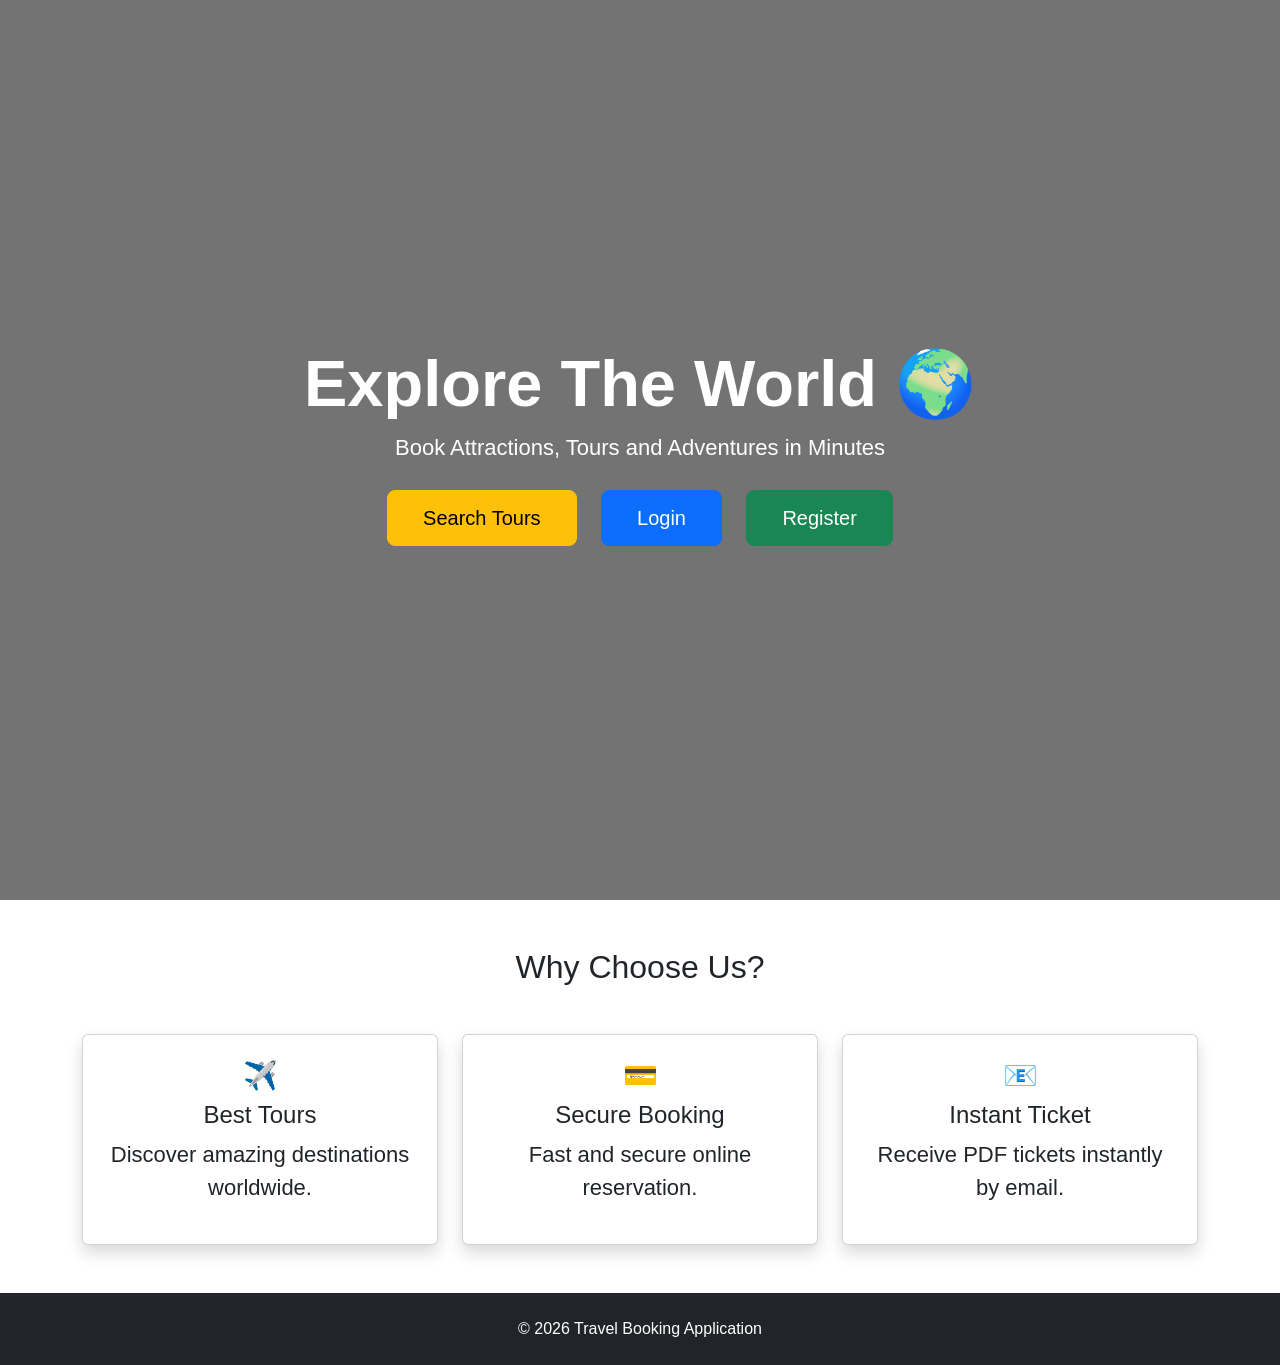
==== travel-web/src/main/resources/templates/index.html @ 314f09d4 "thymeleaf added" ====
<!DOCTYPE html>
<html xmlns:th="http://www.thymeleaf.org">
<head>

    <title>Travel Booking</title>

    <meta charset="UTF-8">
    <meta name="viewport" content="width=device-width, initial-scale=1">

    <link href="https://cdn.jsdelivr.net/npm/bootstrap@5.3.7/dist/css/bootstrap.min.css" rel="stylesheet">

    <style>

        body{
            font-family: Arial, sans-serif;
        }

        .hero{

            height:100vh;

            background:url("https://images.unsplash.com/photo-1507525428034-b723cf961d3e?auto=format&fit=crop&w=1600&q=80");

            background-size:cover;

            background-position:center;

            position:relative;

        }

        .overlay{

            position:absolute;

            top:0;
            left:0;

            width:100%;
            height:100%;

            background:rgba(0,0,0,.55);

        }

        .hero-content{

            position:relative;

            z-index:2;

            color:white;

            height:100%;

            display:flex;

            justify-content:center;

            align-items:center;

            flex-direction:column;

        }

        h1{

            font-size:65px;

            font-weight:bold;

        }

        p{

            font-size:22px;

        }

        .btn-lg{

            padding:12px 35px;

            margin:10px;

        }

        .feature-card{

            transition:.3s;

        }

        .feature-card:hover{

            transform:translateY(-8px);

        }

    </style>

</head>

<body>

<section class="hero">

    <div class="overlay"></div>

    <div class="hero-content text-center">

        <h1>Explore The World 🌍</h1>

        <p>Book Attractions, Tours and Adventures in Minutes</p>

        <div>

            <a href="/search" class="btn btn-warning btn-lg">
                Search Tours
            </a>

            <a href="/login" class="btn btn-primary btn-lg">
                Login
            </a>

            <a href="/register" class="btn btn-success btn-lg">
                Register
            </a>

        </div>

    </div>

</section>

<section class="container py-5">

    <h2 class="text-center mb-5">
        Why Choose Us?
    </h2>

    <div class="row">

        <div class="col-md-4">

            <div class="card feature-card shadow p-4 text-center">

                <h3>✈️</h3>

                <h4>Best Tours</h4>

                <p>
                    Discover amazing destinations worldwide.
                </p>

            </div>

        </div>

        <div class="col-md-4">

            <div class="card feature-card shadow p-4 text-center">

                <h3>💳</h3>

                <h4>Secure Booking</h4>

                <p>
                    Fast and secure online reservation.
                </p>

            </div>

        </div>

        <div class="col-md-4">

            <div class="card feature-card shadow p-4 text-center">

                <h3>📧</h3>

                <h4>Instant Ticket</h4>

                <p>
                    Receive PDF tickets instantly by email.
                </p>

            </div>

        </div>

    </div>

</section>

<footer class="bg-dark text-white text-center p-4">

    © 2026 Travel Booking Application

</footer>

</body>
</html>
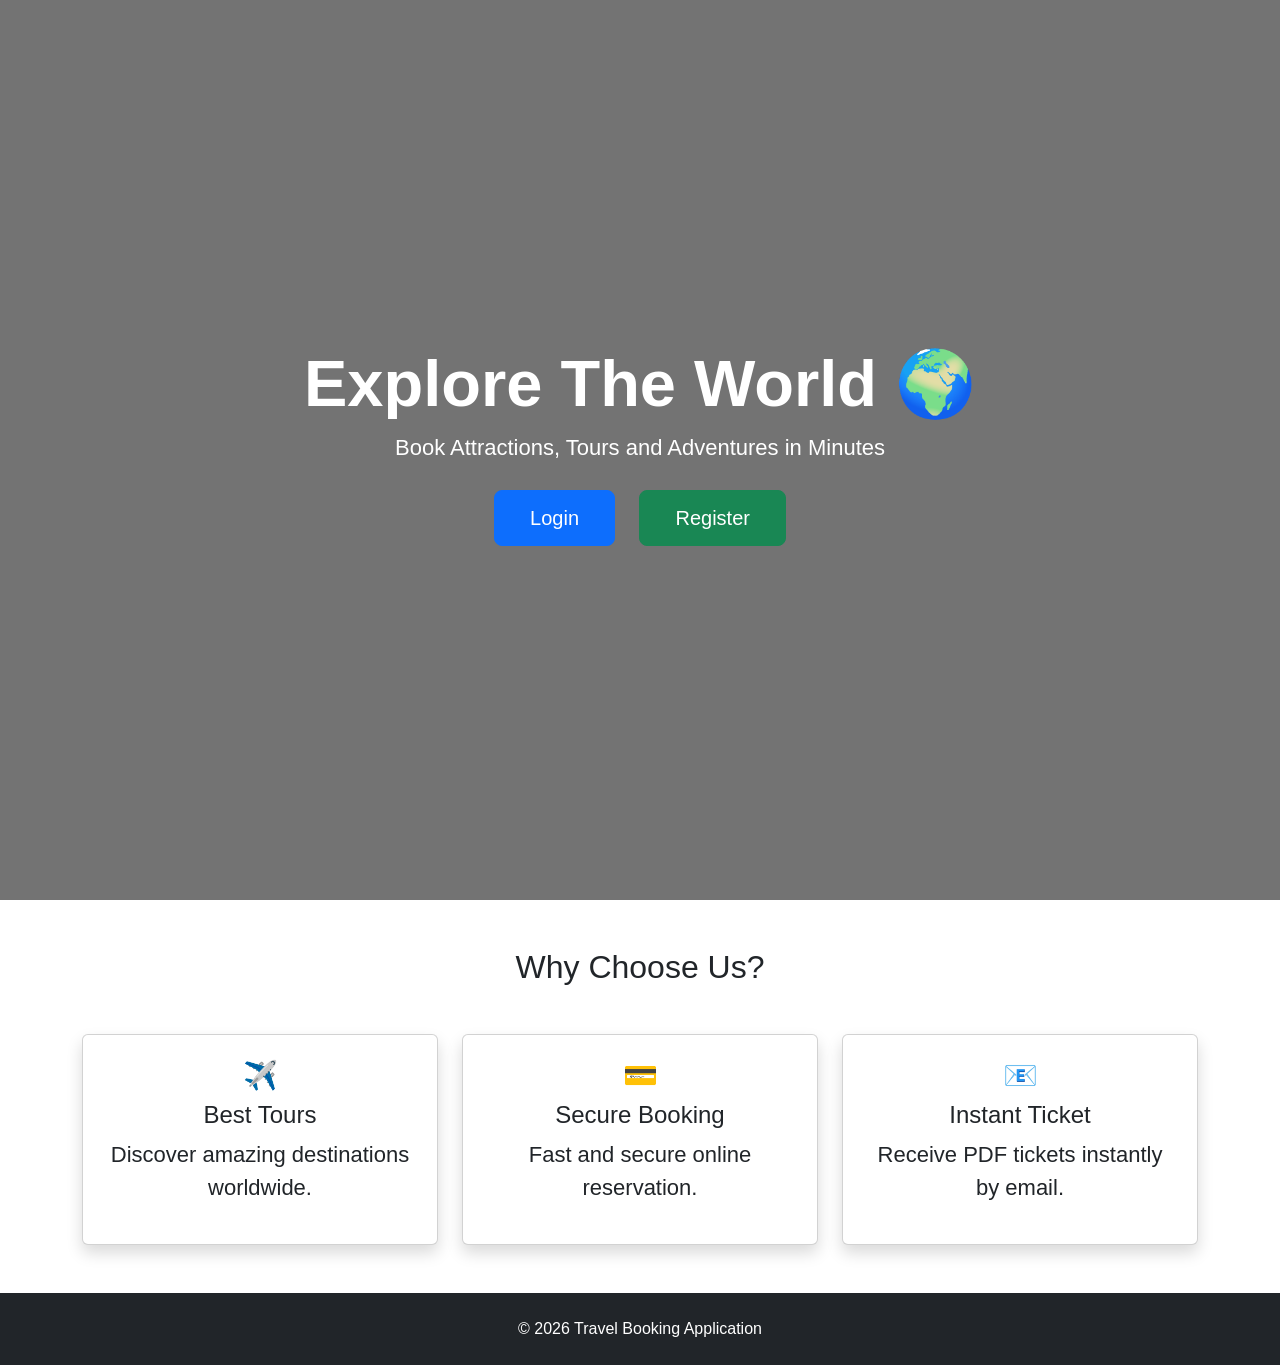
==== commit 4f174210: "deployed travel-web" ====
--- a/travel-web/src/main/resources/templates/index.html
+++ b/travel-web/src/main/resources/templates/index.html
@@ -115,10 +115,6 @@
 
         <div>
 
-            <a href="/search" class="btn btn-warning btn-lg">
-                Search Tours
-            </a>
-
             <a href="/login" class="btn btn-primary btn-lg">
                 Login
             </a>
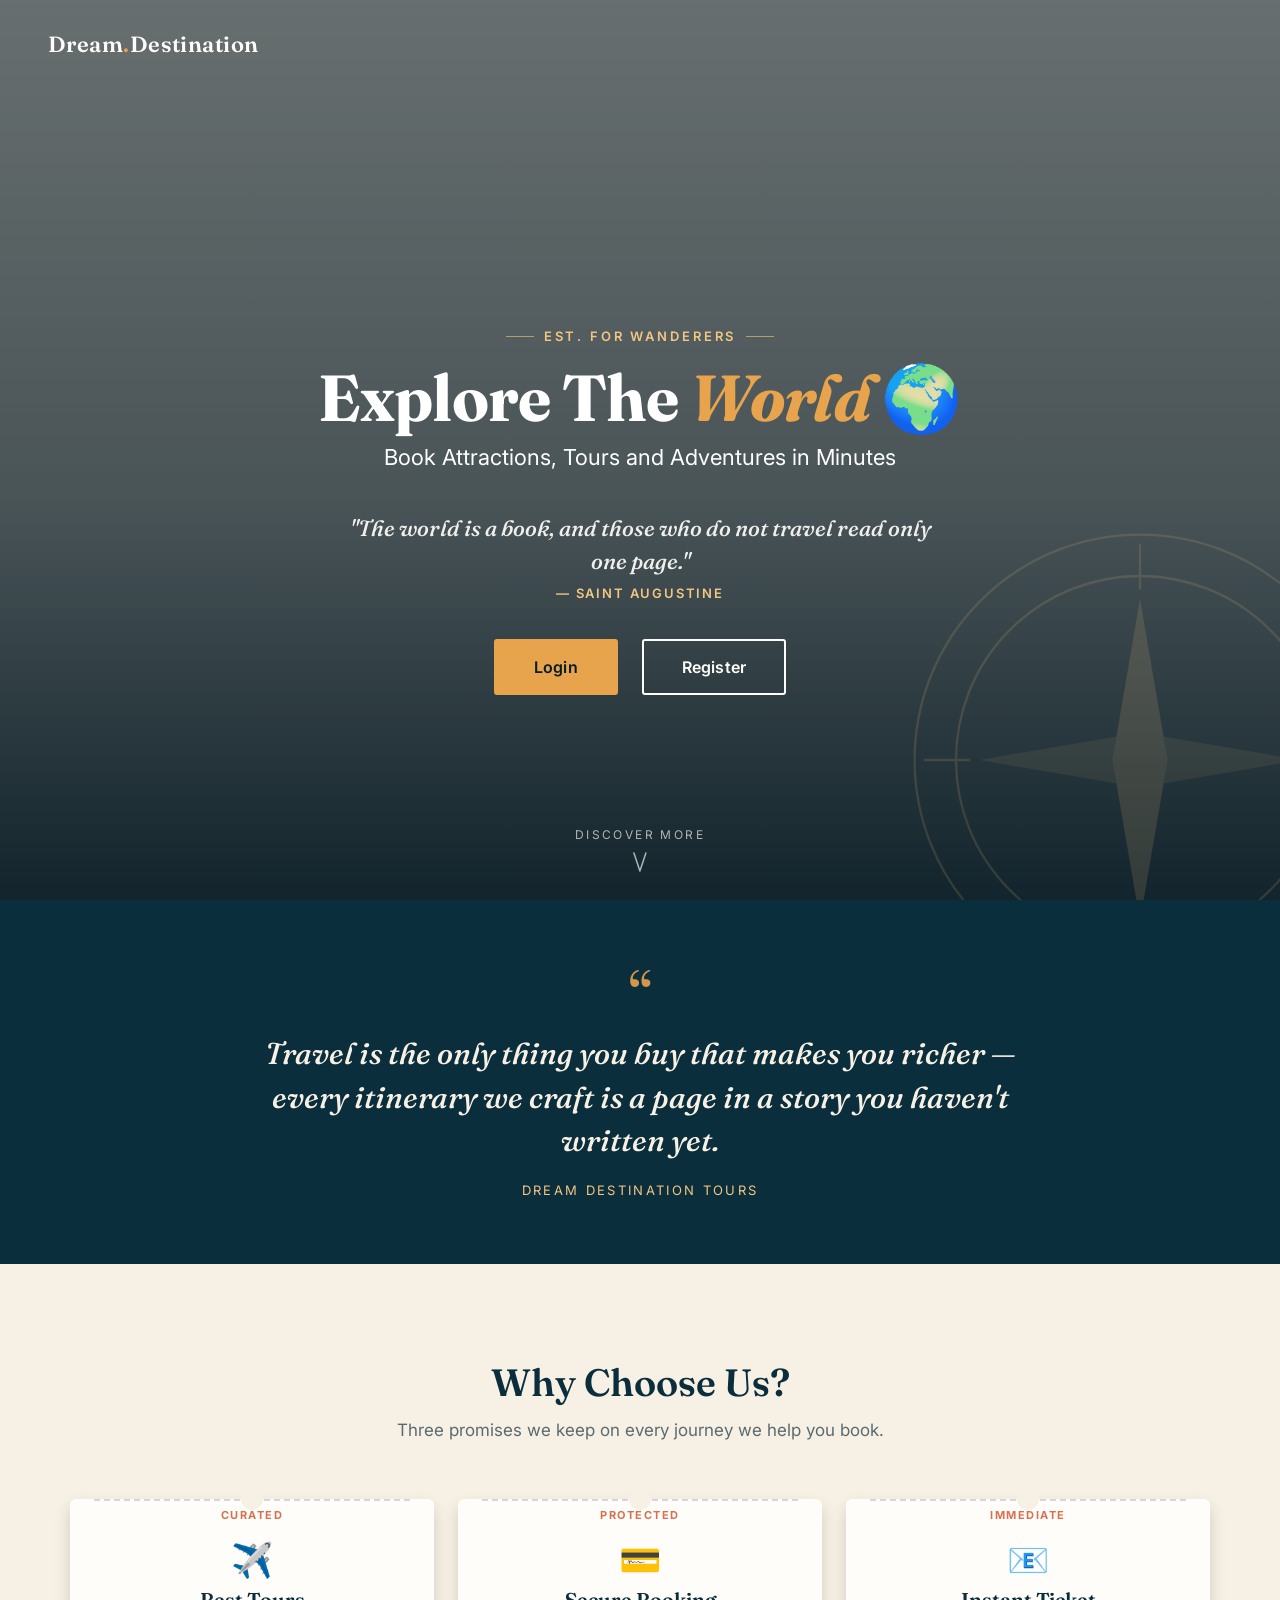
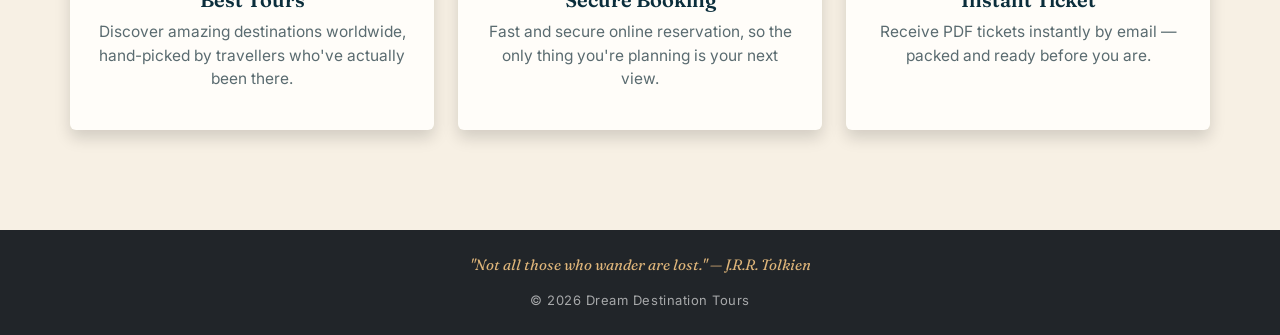
==== commit abcbac12: "booking completed" ====
--- a/travel-web/src/main/resources/templates/index.html
+++ b/travel-web/src/main/resources/templates/index.html
@@ -2,30 +2,58 @@
 <html xmlns:th="http://www.thymeleaf.org">
 <head>
 
-    <title>Travel Booking</title>
+    <title> Dream Destination Tours </title>
 
     <meta charset="UTF-8">
     <meta name="viewport" content="width=device-width, initial-scale=1">
 
     <link href="https://cdn.jsdelivr.net/npm/bootstrap@5.3.7/dist/css/bootstrap.min.css" rel="stylesheet">
 
+    <link rel="preconnect" href="https://fonts.googleapis.com">
+    <link rel="preconnect" href="https://fonts.gstatic.com" crossorigin>
+    <link href="https://fonts.googleapis.com/css2?family=Fraunces:ital,opsz,wght@0,9..144,300;0,9..144,500;0,9..144,600;0,9..144,700;1,9..144,500&family=Inter:wght@400;500;600;700&display=swap" rel="stylesheet">
+
     <style>
 
+        :root{
+            --dusk-teal:#0B2E3C;
+            --dusk-teal-deep:#071E28;
+            --sunrise-gold:#E8A34D;
+            --sunrise-gold-soft:#F3C583;
+            --sand:#F7F0E4;
+            --ink:#12242B;
+            --coral:#D9704F;
+            --paper:#FFFDF9;
+        }
+
         body{
-            font-family: Arial, sans-serif;
-        }
+            font-family:'Inter', Arial, sans-serif;
+            color:var(--ink);
+            background:var(--sand);
+        }
+
+        h1,h2,h3,h4,.brand-mark{
+            font-family:'Fraunces', Georgia, serif;
+        }
+
+        /* ---------- HERO ---------- */
 
         .hero{
 
             height:100vh;
-
-            background:url("https://images.unsplash.com/photo-1507525428034-b723cf961d3e?auto=format&fit=crop&w=1600&q=80");
+            min-height:640px;
+
+            background:
+                    linear-gradient(180deg, rgba(7,30,40,.35) 0%, rgba(7,30,40,.55) 55%, rgba(7,30,40,.92) 100%),
+                    url("https://images.unsplash.com/photo-1507525428034-b723cf961d3e?auto=format&fit=crop&w=1600&q=80");
 
             background-size:cover;
 
             background-position:center;
 
             position:relative;
+
+            overflow:hidden;
 
         }
 
@@ -39,8 +67,62 @@
             width:100%;
             height:100%;
 
-            background:rgba(0,0,0,.55);
-
+            background:rgba(7,20,28,.38);
+
+        }
+
+        /* wayfinding compass watermark — signature element */
+        .compass-mark{
+            position:absolute;
+            z-index:1;
+            right:-90px;
+            bottom:-90px;
+            width:460px;
+            height:460px;
+            opacity:.14;
+            pointer-events:none;
+        }
+
+        .brand-bar{
+            position:relative;
+            z-index:3;
+            display:flex;
+            align-items:center;
+            justify-content:space-between;
+            padding:28px 48px 0;
+        }
+
+        .brand-mark{
+            color:var(--paper);
+            font-size:22px;
+            font-weight:600;
+            letter-spacing:.02em;
+        }
+
+        .brand-mark span{
+            color:var(--sunrise-gold);
+        }
+
+        .eyebrow{
+            display:inline-flex;
+            align-items:center;
+            gap:10px;
+            color:var(--sunrise-gold-soft);
+            font-size:13px;
+            letter-spacing:.22em;
+            text-transform:uppercase;
+            font-weight:600;
+            margin-bottom:18px;
+        }
+
+        .eyebrow::before,
+        .eyebrow::after{
+            content:"";
+            display:block;
+            width:28px;
+            height:1px;
+            background:var(--sunrise-gold-soft);
+            opacity:.6;
         }
 
         .hero-content{
@@ -61,14 +143,50 @@
 
             flex-direction:column;
 
+            padding:0 24px;
+
+            text-align:center;
+
         }
 
         h1{
 
             font-size:65px;
 
-            font-weight:bold;
-
+            font-weight:700;
+
+            line-height:1.05;
+
+            max-width:900px;
+
+            letter-spacing:-.01em;
+
+        }
+
+        h1 em{
+            font-style:italic;
+            color:var(--sunrise-gold);
+        }
+
+        .hero-quote{
+            font-family:'Fraunces', Georgia, serif;
+            font-style:italic;
+            font-size:22px;
+            font-weight:500;
+            max-width:620px;
+            color:var(--paper);
+            opacity:.92;
+            margin:22px 0 6px;
+            line-height:1.5;
+        }
+
+        .hero-quote-attr{
+            font-size:13px;
+            letter-spacing:.14em;
+            text-transform:uppercase;
+            color:var(--sunrise-gold-soft);
+            font-weight:600;
+            margin-bottom:8px;
         }
 
         p{
@@ -77,24 +195,256 @@
 
         }
 
-        .btn-lg{
-
-            padding:12px 35px;
-
-            margin:10px;
-
+        .hero .btn-lg{
+
+            padding:14px 38px;
+
+            margin:28px 10px 0;
+
+            font-weight:600;
+
+            font-size:16px;
+
+            border-radius:3px;
+
+            letter-spacing:.01em;
+
+            border-width:2px;
+
+            transition:.25s ease;
+
+        }
+
+        .btn-primary{
+            background:var(--sunrise-gold);
+            border-color:var(--sunrise-gold);
+            color:var(--dusk-teal-deep);
+        }
+
+        .btn-primary:hover,
+        .btn-primary:focus{
+            background:var(--coral);
+            border-color:var(--coral);
+            color:var(--paper);
+        }
+
+        .btn-success{
+            background:transparent;
+            border-color:var(--paper);
+            color:var(--paper);
+        }
+
+        .btn-success:hover,
+        .btn-success:focus{
+            background:var(--paper);
+            border-color:var(--paper);
+            color:var(--dusk-teal-deep);
+        }
+
+        .btn:focus-visible{
+            outline:3px solid var(--sunrise-gold-soft);
+            outline-offset:2px;
+        }
+
+        .scroll-cue{
+            position:absolute;
+            bottom:28px;
+            left:50%;
+            transform:translateX(-50%);
+            z-index:2;
+            color:var(--paper);
+            opacity:.65;
+            font-size:12px;
+            letter-spacing:.2em;
+            text-transform:uppercase;
+            display:flex;
+            flex-direction:column;
+            align-items:center;
+            gap:8px;
+        }
+
+        .scroll-cue svg{
+            width:14px;
+            height:20px;
+            animation:driftDown 1.8s ease-in-out infinite;
+        }
+
+        @keyframes driftDown{
+            0%,100%{ transform:translateY(0); opacity:.5; }
+            50%{ transform:translateY(6px); opacity:1; }
+        }
+
+        /* ---------- QUOTE BAND ---------- */
+
+        .quote-band{
+            background:var(--dusk-teal);
+            color:var(--sand);
+            padding:64px 24px;
+            text-align:center;
+            position:relative;
+        }
+
+        .quote-band blockquote{
+            font-family:'Fraunces', Georgia, serif;
+            font-style:italic;
+            font-size:30px;
+            font-weight:500;
+            max-width:760px;
+            margin:0 auto;
+            line-height:1.45;
+        }
+
+        .quote-band .quote-mark{
+            font-family:'Fraunces', Georgia, serif;
+            font-size:64px;
+            color:var(--sunrise-gold);
+            line-height:1;
+            display:block;
+            margin-bottom:4px;
+            opacity:.9;
+        }
+
+        .quote-band cite{
+            display:block;
+            margin-top:18px;
+            font-style:normal;
+            font-size:13px;
+            letter-spacing:.18em;
+            text-transform:uppercase;
+            color:var(--sunrise-gold-soft);
+        }
+
+        /* ---------- FEATURES (ticket-stub cards) ---------- */
+
+        .features-section{
+            padding:96px 0 100px;
+        }
+
+        .section-heading{
+            text-align:center;
+            margin-bottom:12px;
+            font-size:38px;
+            font-weight:600;
+            color:var(--dusk-teal);
+        }
+
+        .section-subheading{
+            text-align:center;
+            max-width:560px;
+            margin:0 auto 56px;
+            color:#5A6B70;
+            font-size:17px;
         }
 
         .feature-card{
 
             transition:.3s;
 
+            background:var(--paper);
+
+            border:none;
+
+            border-radius:6px;
+
+            position:relative;
+
+            padding-top:8px !important;
+
+            box-shadow:0 1px 3px rgba(11,46,60,.08);
+
+        }
+
+        /* torn ticket-stub perforation */
+        .feature-card::before{
+            content:"";
+            position:absolute;
+            top:0;
+            left:24px;
+            right:24px;
+            height:0;
+            border-top:2px dashed rgba(11,46,60,.18);
+        }
+
+        .feature-card::after{
+            content:"";
+            position:absolute;
+            top:-11px;
+            left:50%;
+            transform:translateX(-50%);
+            width:22px;
+            height:22px;
+            background:var(--sand);
+            border-radius:50%;
         }
 
         .feature-card:hover{
 
             transform:translateY(-8px);
 
+            box-shadow:0 18px 32px rgba(11,46,60,.14);
+
+        }
+
+        .feature-card h3{
+            font-size:34px;
+            margin-top:6px;
+        }
+
+        .feature-card h4{
+            font-weight:600;
+            color:var(--dusk-teal);
+            font-size:20px;
+        }
+
+        .feature-card p{
+            font-size:15.5px;
+            color:#5A6B70;
+        }
+
+        .feature-tag{
+            display:inline-block;
+            font-size:11px;
+            letter-spacing:.14em;
+            text-transform:uppercase;
+            font-weight:700;
+            color:var(--coral);
+            margin-bottom:10px;
+        }
+
+        /* ---------- FOOTER ---------- */
+
+        footer{
+            background:var(--dusk-teal-deep) !important;
+            padding:36px 24px !important;
+        }
+
+        footer .footer-tag{
+            display:block;
+            font-family:'Fraunces', Georgia, serif;
+            font-style:italic;
+            color:var(--sunrise-gold-soft);
+            font-size:15px;
+            margin-bottom:10px;
+            opacity:.9;
+        }
+
+        footer .footer-copy{
+            font-size:13px;
+            opacity:.6;
+            letter-spacing:.04em;
+        }
+
+        @media (max-width:768px){
+            h1{ font-size:40px; }
+            .hero-quote{ font-size:18px; }
+            .quote-band blockquote{ font-size:22px; }
+            .brand-bar{ padding:22px 20px 0; }
+            .compass-mark{ width:280px; height:280px; right:-60px; bottom:-60px; }
+        }
+
+        @media (prefers-reduced-motion:reduce){
+            .scroll-cue svg{ animation:none; }
+            .feature-card, .hero .btn-lg{ transition:none; }
         }
 
     </style>
@@ -107,11 +457,34 @@
 
     <div class="overlay"></div>
 
+    <svg class="compass-mark" viewBox="0 0 200 200" xmlns="http://www.w3.org/2000/svg" aria-hidden="true">
+        <circle cx="100" cy="100" r="98" fill="none" stroke="#F3C583" stroke-width="1"/>
+        <circle cx="100" cy="100" r="80" fill="none" stroke="#F3C583" stroke-width="1"/>
+        <g stroke="#F3C583" stroke-width="1">
+            <line x1="100" y1="6" x2="100" y2="26"/>
+            <line x1="100" y1="174" x2="100" y2="194"/>
+            <line x1="6" y1="100" x2="26" y2="100"/>
+            <line x1="174" y1="100" x2="194" y2="100"/>
+        </g>
+        <path d="M100 30 L112 100 L100 170 L88 100 Z" fill="#F3C583"/>
+        <path d="M30 100 L100 88 L170 100 L100 112 Z" fill="#F3C583" opacity=".55"/>
+        <circle cx="100" cy="100" r="5" fill="#F3C583"/>
+    </svg>
+
+    <div class="brand-bar">
+        <div class="brand-mark">Dream<span>.</span>Destination</div>
+    </div>
+
     <div class="hero-content text-center">
 
-        <h1>Explore The World 🌍</h1>
+        <span class="eyebrow">Est. for wanderers</span>
+
+        <h1>Explore The <em>World</em> 🌍</h1>
 
         <p>Book Attractions, Tours and Adventures in Minutes</p>
+
+        <p class="hero-quote">"The world is a book, and those who do not travel read only one page."</p>
+        <span class="hero-quote-attr">— Saint Augustine</span>
 
         <div>
 
@@ -127,26 +500,42 @@
 
     </div>
 
+    <div class="scroll-cue">
+        <span>Discover more</span>
+        <svg viewBox="0 0 14 20" fill="none" xmlns="http://www.w3.org/2000/svg" aria-hidden="true">
+            <path d="M1 1L7 19L13 1" stroke="currentColor" stroke-width="1.5" stroke-linecap="round" stroke-linejoin="round"/>
+        </svg>
+    </div>
+
 </section>
 
-<section class="container py-5">
-
-    <h2 class="text-center mb-5">
+<div class="quote-band">
+    <span class="quote-mark">&ldquo;</span>
+    <blockquote>Travel is the only thing you buy that makes you richer — every itinerary we craft is a page in a story you haven't written yet.</blockquote>
+    <cite>Dream Destination Tours</cite>
+</div>
+
+<section class="container features-section">
+
+    <h2 class="section-heading">
         Why Choose Us?
     </h2>
-
-    <div class="row">
+    <p class="section-subheading">Three promises we keep on every journey we help you book.</p>
+
+    <div class="row g-4">
 
         <div class="col-md-4">
 
-            <div class="card feature-card shadow p-4 text-center">
+            <div class="card feature-card shadow p-4 text-center h-100">
+
+                <span class="feature-tag">Curated</span>
 
                 <h3>✈️</h3>
 
                 <h4>Best Tours</h4>
 
                 <p>
-                    Discover amazing destinations worldwide.
+                    Discover amazing destinations worldwide, hand-picked by travellers who've actually been there.
                 </p>
 
             </div>
@@ -155,14 +544,16 @@
 
         <div class="col-md-4">
 
-            <div class="card feature-card shadow p-4 text-center">
+            <div class="card feature-card shadow p-4 text-center h-100">
+
+                <span class="feature-tag">Protected</span>
 
                 <h3>💳</h3>
 
                 <h4>Secure Booking</h4>
 
                 <p>
-                    Fast and secure online reservation.
+                    Fast and secure online reservation, so the only thing you're planning is your next view.
                 </p>
 
             </div>
@@ -171,14 +562,16 @@
 
         <div class="col-md-4">
 
-            <div class="card feature-card shadow p-4 text-center">
+            <div class="card feature-card shadow p-4 text-center h-100">
+
+                <span class="feature-tag">Immediate</span>
 
                 <h3>📧</h3>
 
                 <h4>Instant Ticket</h4>
 
                 <p>
-                    Receive PDF tickets instantly by email.
+                    Receive PDF tickets instantly by email — packed and ready before you are.
                 </p>
 
             </div>
@@ -191,7 +584,9 @@
 
 <footer class="bg-dark text-white text-center p-4">
 
-    © 2026 Travel Booking Application
+    <span class="footer-tag">"Not all those who wander are lost." — J.R.R. Tolkien</span>
+
+    <span class="footer-copy">© 2026 Dream Destination Tours</span>
 
 </footer>
 
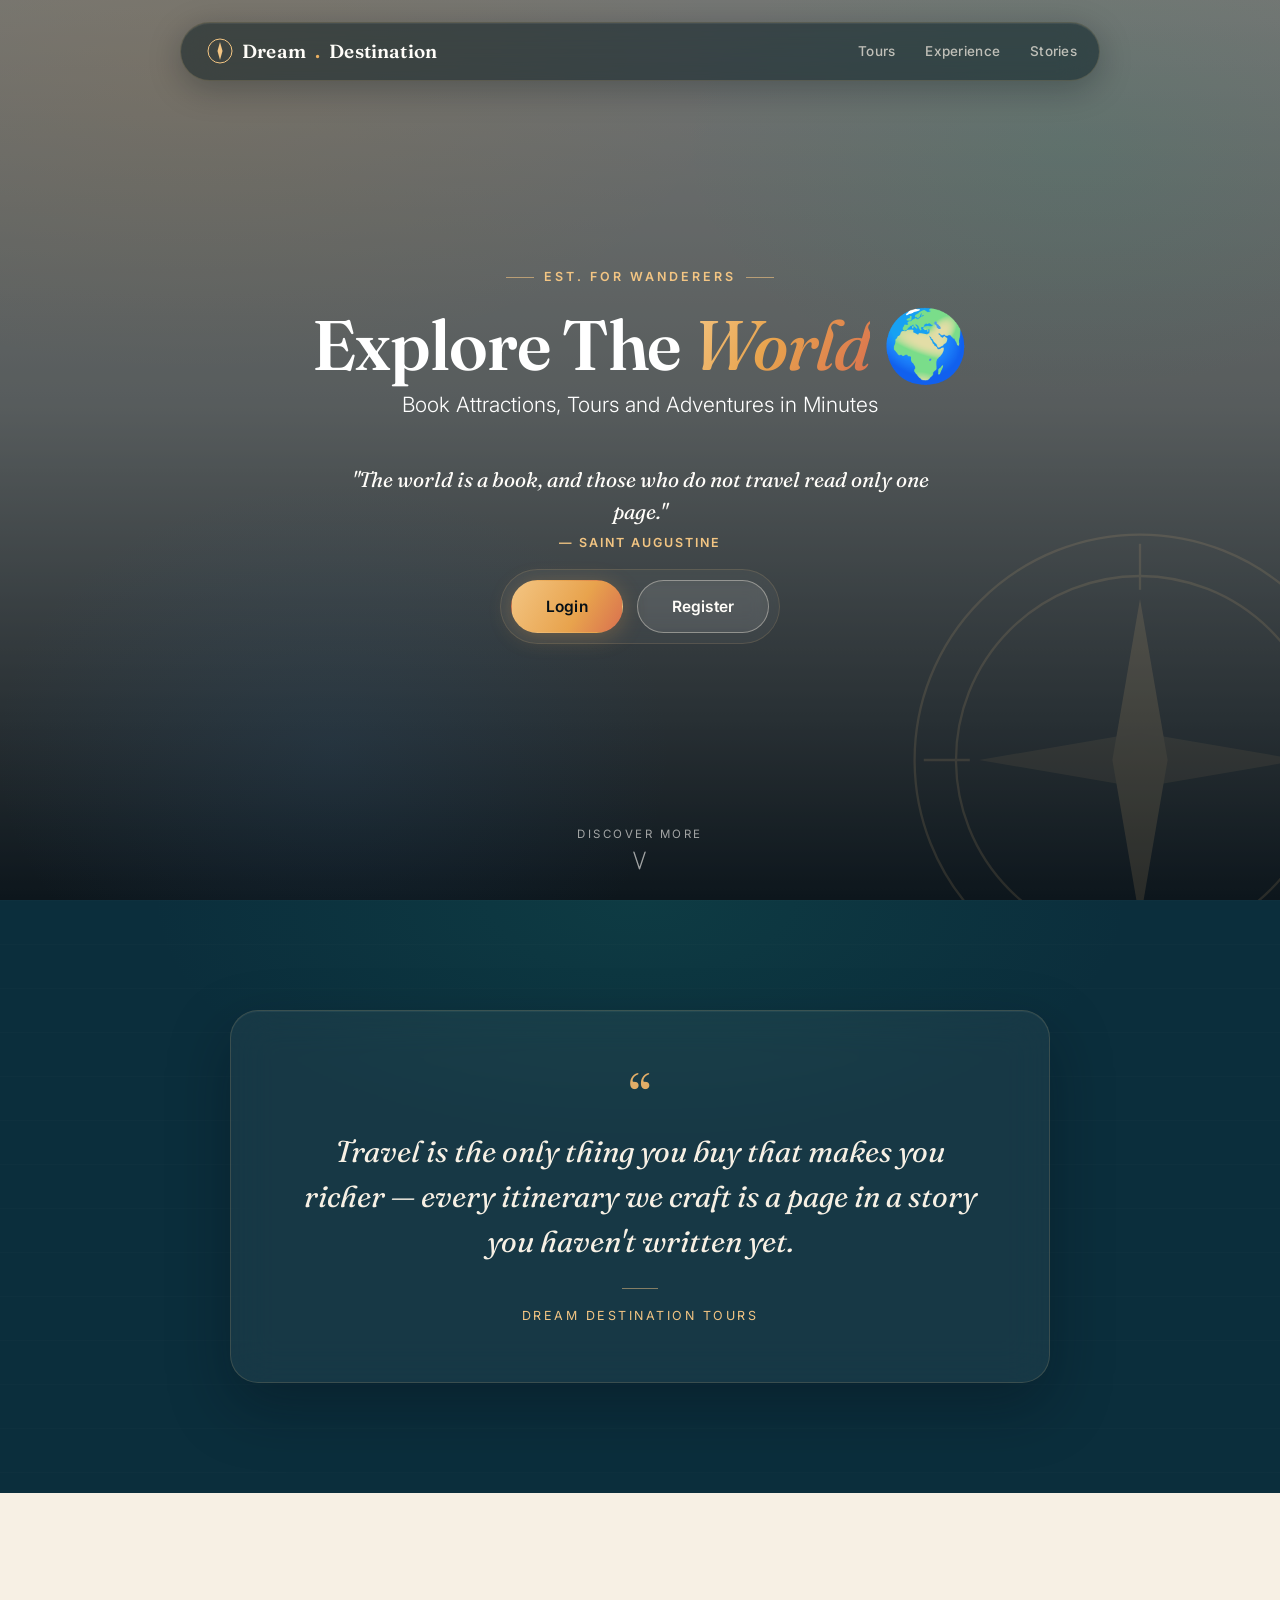
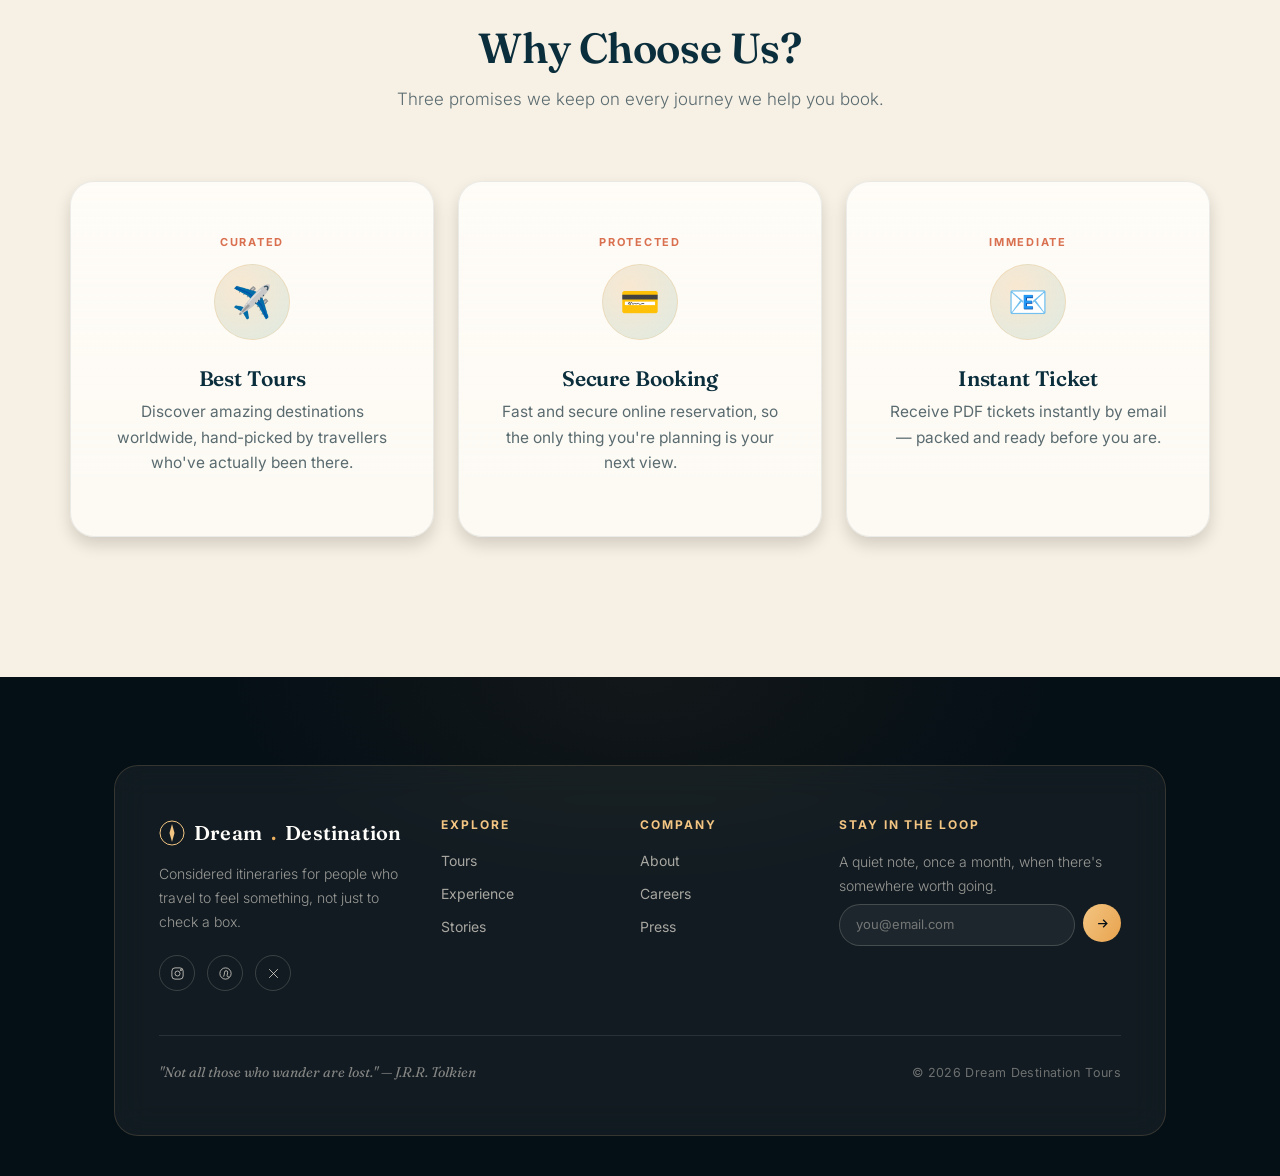
==== commit 011058fd: "ui model changed" ====
--- a/travel-web/src/main/resources/templates/index.html
+++ b/travel-web/src/main/resources/templates/index.html
@@ -11,50 +11,138 @@
 
     <link rel="preconnect" href="https://fonts.googleapis.com">
     <link rel="preconnect" href="https://fonts.gstatic.com" crossorigin>
-    <link href="https://fonts.googleapis.com/css2?family=Fraunces:ital,opsz,wght@0,9..144,300;0,9..144,500;0,9..144,600;0,9..144,700;1,9..144,500&family=Inter:wght@400;500;600;700&display=swap" rel="stylesheet">
+    <link href="https://fonts.googleapis.com/css2?family=Fraunces:ital,opsz,wght@0,9..144,300;0,9..144,400;0,9..144,500;0,9..144,600;0,9..144,700;1,9..144,500&family=Inter:wght@400;500;600;700;800&display=swap" rel="stylesheet">
 
     <style>
 
         :root{
             --dusk-teal:#0B2E3C;
             --dusk-teal-deep:#071E28;
+            --navy-abyss:#050F16;
             --sunrise-gold:#E8A34D;
             --sunrise-gold-soft:#F3C583;
+            --emerald:#1F8A6F;
+            --royal:#2C5F8A;
             --sand:#F7F0E4;
             --ink:#12242B;
             --coral:#D9704F;
             --paper:#FFFDF9;
+            --glass-border:rgba(243,197,131,.16);
+            --glass-fill:rgba(255,253,249,.05);
+        }
+
+        *{
+            box-sizing:border-box;
+        }
+
+        html{
+            scroll-behavior:smooth;
         }
 
         body{
             font-family:'Inter', Arial, sans-serif;
             color:var(--ink);
             background:var(--sand);
+            overflow-x:hidden;
         }
 
         h1,h2,h3,h4,.brand-mark{
             font-family:'Fraunces', Georgia, serif;
         }
 
+        a{
+            text-decoration:none;
+        }
+
+        ::selection{
+            background:var(--sunrise-gold);
+            color:var(--navy-abyss);
+        }
+
+        /* ---------- FLOATING NAVBAR ---------- */
+
+        .voyage-nav{
+            position:fixed;
+            top:22px;
+            left:50%;
+            transform:translateX(-50%);
+            z-index:50;
+            width:min(920px, calc(100% - 40px));
+            display:flex;
+            align-items:center;
+            justify-content:space-between;
+            padding:14px 22px 14px 26px;
+            background:rgba(7,25,34,.52);
+            border:1px solid rgba(243,197,131,.18);
+            border-radius:100px;
+            backdrop-filter:blur(18px) saturate(160%);
+            -webkit-backdrop-filter:blur(18px) saturate(160%);
+            box-shadow:0 8px 32px rgba(5,15,22,.28), inset 0 1px 0 rgba(255,255,255,.06);
+            transition:background .4s ease, box-shadow .4s ease;
+        }
+
+        .voyage-nav .nav-links{
+            display:flex;
+            align-items:center;
+            gap:30px;
+        }
+
+        .voyage-nav .nav-links a{
+            color:rgba(247,240,228,.72);
+            font-size:13.5px;
+            font-weight:500;
+            letter-spacing:.02em;
+            transition:color .25s ease;
+            position:relative;
+        }
+
+        .voyage-nav .nav-links a::after{
+            content:"";
+            position:absolute;
+            left:0;
+            bottom:-4px;
+            width:0;
+            height:1px;
+            background:var(--sunrise-gold);
+            transition:width .3s ease;
+        }
+
+        .voyage-nav .nav-links a:hover{
+            color:var(--paper);
+        }
+
+        .voyage-nav .nav-links a:hover::after{
+            width:100%;
+        }
+
         /* ---------- HERO ---------- */
 
         .hero{
 
-            height:100vh;
-            min-height:640px;
+            min-height:100vh;
 
             background:
-                    linear-gradient(180deg, rgba(7,30,40,.35) 0%, rgba(7,30,40,.55) 55%, rgba(7,30,40,.92) 100%),
+                    radial-gradient(ellipse 900px 500px at 15% 8%, rgba(232,163,77,.16) 0%, transparent 60%),
+                    linear-gradient(180deg, rgba(5,15,22,.32) 0%, rgba(7,20,28,.5) 45%, rgba(5,15,22,.95) 100%),
                     url("https://images.unsplash.com/photo-1507525428034-b723cf961d3e?auto=format&fit=crop&w=1600&q=80");
 
-            background-size:cover;
-
-            background-position:center;
+            background-size:cover, cover, cover;
+
+            background-position:center, center, center;
+
+            background-attachment:fixed;
 
             position:relative;
 
             overflow:hidden;
 
+            display:flex;
+            flex-direction:column;
+
+        }
+
+        @supports (-webkit-touch-callout: none){
+            .hero{ background-attachment:scroll; }
         }
 
         .overlay{
@@ -67,11 +155,30 @@
             width:100%;
             height:100%;
 
-            background:rgba(7,20,28,.38);
-
-        }
-
-        /* wayfinding compass watermark — signature element */
+            background:rgba(5,13,19,.32);
+
+            z-index:0;
+
+        }
+
+        /* animated aurora sweep — subtle, ambient, not neon */
+        .aurora{
+            position:absolute;
+            inset:-10%;
+            z-index:0;
+            background:
+                    radial-gradient(600px 380px at 78% 22%, rgba(31,138,111,.14), transparent 65%),
+                    radial-gradient(520px 420px at 30% 78%, rgba(44,95,138,.16), transparent 65%);
+            animation:auroraDrift 22s ease-in-out infinite alternate;
+            pointer-events:none;
+        }
+
+        @keyframes auroraDrift{
+            0%{ transform:translate(0,0) scale(1); opacity:.75; }
+            100%{ transform:translate(-2%, 2%) scale(1.06); opacity:1; }
+        }
+
+        /* wayfinding compass watermark — signature element, now gently alive */
         .compass-mark{
             position:absolute;
             z-index:1;
@@ -79,28 +186,60 @@
             bottom:-90px;
             width:460px;
             height:460px;
-            opacity:.14;
+            opacity:.12;
             pointer-events:none;
-        }
-
-        .brand-bar{
-            position:relative;
-            z-index:3;
-            display:flex;
-            align-items:center;
-            justify-content:space-between;
-            padding:28px 48px 0;
+            animation:compassSpin 140s linear infinite;
+        }
+
+        @keyframes compassSpin{
+            from{ transform:rotate(0deg); }
+            to{ transform:rotate(360deg); }
+        }
+
+        /* floating light motes */
+        .motes{
+            position:absolute;
+            inset:0;
+            z-index:1;
+            pointer-events:none;
+            overflow:hidden;
+        }
+
+        .mote{
+            position:absolute;
+            border-radius:50%;
+            background:radial-gradient(circle, rgba(243,197,131,.85) 0%, rgba(243,197,131,0) 70%);
+            animation:moteFloat linear infinite;
+        }
+
+        @keyframes moteFloat{
+            0%{ transform:translateY(0) translateX(0); opacity:0; }
+            10%{ opacity:.55; }
+            90%{ opacity:.4; }
+            100%{ transform:translateY(-120vh) translateX(20px); opacity:0; }
         }
 
         .brand-mark{
             color:var(--paper);
-            font-size:22px;
+            font-size:19px;
             font-weight:600;
-            letter-spacing:.02em;
+            letter-spacing:.01em;
+            display:flex;
+            align-items:center;
+            gap:9px;
+        }
+
+        .brand-mark .brand-glyph{
+            width:26px;
+            height:26px;
+            flex-shrink:0;
         }
 
         .brand-mark span{
-            color:var(--sunrise-gold);
+            background:linear-gradient(120deg, var(--sunrise-gold-soft), var(--sunrise-gold));
+            -webkit-background-clip:text;
+            background-clip:text;
+            color:transparent;
         }
 
         .eyebrow{
@@ -108,11 +247,13 @@
             align-items:center;
             gap:10px;
             color:var(--sunrise-gold-soft);
-            font-size:13px;
-            letter-spacing:.22em;
+            font-size:12.5px;
+            letter-spacing:.24em;
             text-transform:uppercase;
             font-weight:600;
-            margin-bottom:18px;
+            margin-bottom:22px;
+            opacity:0;
+            animation:fadeUp .9s ease forwards .15s;
         }
 
         .eyebrow::before,
@@ -133,7 +274,7 @@
 
             color:white;
 
-            height:100%;
+            flex:1;
 
             display:flex;
 
@@ -143,102 +284,148 @@
 
             flex-direction:column;
 
-            padding:0 24px;
+            padding:120px 24px 0;
 
             text-align:center;
 
         }
 
+        @keyframes fadeUp{
+            from{ opacity:0; transform:translateY(18px); }
+            to{ opacity:1; transform:translateY(0); }
+        }
+
         h1{
 
-            font-size:65px;
-
-            font-weight:700;
-
-            line-height:1.05;
-
-            max-width:900px;
-
-            letter-spacing:-.01em;
+            font-size:70px;
+
+            font-weight:600;
+
+            line-height:1.04;
+
+            max-width:920px;
+
+            letter-spacing:-.015em;
+
+            opacity:0;
+
+            animation:fadeUp 1s ease forwards .3s;
 
         }
 
         h1 em{
             font-style:italic;
-            color:var(--sunrise-gold);
+            font-weight:500;
+            background:linear-gradient(120deg, var(--sunrise-gold-soft) 0%, var(--sunrise-gold) 45%, var(--coral) 100%);
+            -webkit-background-clip:text;
+            background-clip:text;
+            color:transparent;
+        }
+
+        .hero-content > p{
+            opacity:0;
+            animation:fadeUp 1s ease forwards .48s;
         }
 
         .hero-quote{
             font-family:'Fraunces', Georgia, serif;
             font-style:italic;
-            font-size:22px;
-            font-weight:500;
-            max-width:620px;
+            font-weight:400;
+            font-size:21px;
+            max-width:600px;
             color:var(--paper);
-            opacity:.92;
-            margin:22px 0 6px;
-            line-height:1.5;
+            opacity:0;
+            margin:26px 0 6px;
+            line-height:1.55;
+            animation:fadeUp 1s ease forwards .64s;
         }
 
         .hero-quote-attr{
-            font-size:13px;
-            letter-spacing:.14em;
+            font-size:12.5px;
+            letter-spacing:.16em;
             text-transform:uppercase;
             color:var(--sunrise-gold-soft);
             font-weight:600;
             margin-bottom:8px;
+            opacity:0;
+            animation:fadeUp 1s ease forwards .74s;
         }
 
         p{
 
-            font-size:22px;
-
+            font-size:21px;
+
+            font-weight:300;
+
+        }
+
+        .hero-cta-shell{
+            opacity:0;
+            animation:fadeUp 1s ease forwards .88s;
+            display:flex;
+            align-items:center;
+            gap:14px;
+            flex-wrap:wrap;
+            justify-content:center;
+            margin-top:8px;
+            padding:10px;
+            border-radius:100px;
+            background:rgba(255,253,249,.045);
+            border:1px solid rgba(243,197,131,.14);
+            backdrop-filter:blur(14px);
+            -webkit-backdrop-filter:blur(14px);
         }
 
         .hero .btn-lg{
 
-            padding:14px 38px;
-
-            margin:28px 10px 0;
+            padding:14px 34px;
 
             font-weight:600;
 
-            font-size:16px;
-
-            border-radius:3px;
+            font-size:15.5px;
+
+            border-radius:100px;
 
             letter-spacing:.01em;
 
-            border-width:2px;
-
-            transition:.25s ease;
+            border-width:1px;
+
+            transition:transform .35s cubic-bezier(.2,.8,.2,1), box-shadow .35s ease, background .3s ease, border-color .3s ease, color .3s ease;
+
+            position:relative;
+
+            overflow:hidden;
 
         }
 
         .btn-primary{
-            background:var(--sunrise-gold);
-            border-color:var(--sunrise-gold);
-            color:var(--dusk-teal-deep);
+            background:linear-gradient(120deg, var(--sunrise-gold-soft), var(--sunrise-gold) 60%, var(--coral));
+            border-color:transparent;
+            color:var(--navy-abyss);
+            box-shadow:0 4px 22px rgba(232,163,77,.28);
         }
 
         .btn-primary:hover,
         .btn-primary:focus{
-            background:var(--coral);
-            border-color:var(--coral);
+            transform:translateY(-2px);
+            box-shadow:0 10px 32px rgba(232,163,77,.42);
+            background:linear-gradient(120deg, var(--sunrise-gold), var(--coral));
             color:var(--paper);
         }
 
         .btn-success{
-            background:transparent;
+            background:rgba(255,253,249,.06);
+            border-color:rgba(247,240,228,.4);
+            color:var(--paper);
+            backdrop-filter:blur(6px);
+        }
+
+        .btn-success:hover,
+        .btn-success:focus{
+            background:rgba(255,253,249,.14);
             border-color:var(--paper);
             color:var(--paper);
-        }
-
-        .btn-success:hover,
-        .btn-success:focus{
-            background:var(--paper);
-            border-color:var(--paper);
-            color:var(--dusk-teal-deep);
+            transform:translateY(-2px);
         }
 
         .btn:focus-visible{
@@ -246,16 +433,20 @@
             outline-offset:2px;
         }
 
+        /* nav variants of buttons — smaller footprint */
+        .voyage-nav .btn-lg{
+            padding:9px 22px;
+            font-size:13.5px;
+        }
+
         .scroll-cue{
-            position:absolute;
-            bottom:28px;
-            left:50%;
-            transform:translateX(-50%);
+            position:relative;
             z-index:2;
+            margin:34px auto 30px;
             color:var(--paper);
-            opacity:.65;
-            font-size:12px;
-            letter-spacing:.2em;
+            opacity:.6;
+            font-size:11.5px;
+            letter-spacing:.22em;
             text-transform:uppercase;
             display:flex;
             flex-direction:column;
@@ -264,8 +455,8 @@
         }
 
         .scroll-cue svg{
-            width:14px;
-            height:20px;
+            width:13px;
+            height:19px;
             animation:driftDown 1.8s ease-in-out infinite;
         }
 
@@ -277,174 +468,424 @@
         /* ---------- QUOTE BAND ---------- */
 
         .quote-band{
-            background:var(--dusk-teal);
+            background:
+                    radial-gradient(700px 340px at 50% 0%, rgba(31,138,111,.14), transparent 70%),
+                    var(--dusk-teal);
             color:var(--sand);
-            padding:64px 24px;
+            padding:110px 24px;
             text-align:center;
             position:relative;
+            overflow:hidden;
+        }
+
+        .quote-band::before{
+            content:"";
+            position:absolute;
+            inset:0;
+            background:
+                    linear-gradient(rgba(247,240,228,.05) 1px, transparent 1px);
+            background-size:100% 44px;
+            opacity:.25;
+            pointer-events:none;
+        }
+
+        .quote-glass{
+            position:relative;
+            z-index:1;
+            max-width:820px;
+            margin:0 auto;
+            padding:56px 48px;
+            background:var(--glass-fill);
+            border:1px solid var(--glass-border);
+            border-radius:28px;
+            backdrop-filter:blur(20px);
+            -webkit-backdrop-filter:blur(20px);
+            box-shadow:0 24px 60px rgba(5,15,22,.35), inset 0 1px 0 rgba(255,255,255,.05);
         }
 
         .quote-band blockquote{
             font-family:'Fraunces', Georgia, serif;
             font-style:italic;
+            font-weight:400;
             font-size:30px;
-            font-weight:500;
-            max-width:760px;
+            max-width:680px;
             margin:0 auto;
-            line-height:1.45;
+            line-height:1.5;
         }
 
         .quote-band .quote-mark{
             font-family:'Fraunces', Georgia, serif;
-            font-size:64px;
-            color:var(--sunrise-gold);
+            font-size:60px;
+            font-style:normal;
+            background:linear-gradient(120deg, var(--sunrise-gold-soft), var(--sunrise-gold));
+            -webkit-background-clip:text;
+            background-clip:text;
+            color:transparent;
             line-height:1;
             display:block;
-            margin-bottom:4px;
-            opacity:.9;
+            margin-bottom:2px;
+            opacity:.95;
         }
 
         .quote-band cite{
             display:block;
-            margin-top:18px;
+            margin-top:24px;
             font-style:normal;
-            font-size:13px;
-            letter-spacing:.18em;
+            font-size:12.5px;
+            letter-spacing:.2em;
             text-transform:uppercase;
             color:var(--sunrise-gold-soft);
         }
 
-        /* ---------- FEATURES (ticket-stub cards) ---------- */
+        .quote-band cite::before{
+            content:"";
+            display:block;
+            width:36px;
+            height:1px;
+            background:var(--sunrise-gold-soft);
+            opacity:.5;
+            margin:0 auto 18px;
+        }
+
+        /* ---------- FEATURES (luxury service cards) ---------- */
 
         .features-section{
-            padding:96px 0 100px;
+            padding:130px 0 140px;
+            background:var(--sand);
+            position:relative;
         }
 
         .section-heading{
             text-align:center;
-            margin-bottom:12px;
-            font-size:38px;
+            margin-bottom:14px;
+            font-size:42px;
             font-weight:600;
             color:var(--dusk-teal);
+            letter-spacing:-.01em;
         }
 
         .section-subheading{
             text-align:center;
             max-width:560px;
-            margin:0 auto 56px;
+            margin:0 auto 68px;
             color:#5A6B70;
             font-size:17px;
+            font-weight:300;
         }
 
         .feature-card{
 
-            transition:.3s;
-
-            background:var(--paper);
-
-            border:none;
-
-            border-radius:6px;
+            transition:transform .45s cubic-bezier(.2,.8,.2,1), box-shadow .45s ease, border-color .45s ease;
+
+            background:linear-gradient(180deg, rgba(255,253,249,.9), rgba(255,253,249,.72));
+
+            border:1px solid rgba(11,46,60,.08);
+
+            border-radius:24px;
 
             position:relative;
 
-            padding-top:8px !important;
-
-            box-shadow:0 1px 3px rgba(11,46,60,.08);
-
-        }
-
-        /* torn ticket-stub perforation */
+            padding:52px 36px 44px !important;
+
+            box-shadow:0 4px 18px rgba(11,46,60,.05);
+
+            overflow:hidden;
+
+        }
+
         .feature-card::before{
             content:"";
             position:absolute;
             top:0;
-            left:24px;
-            right:24px;
-            height:0;
-            border-top:2px dashed rgba(11,46,60,.18);
-        }
-
-        .feature-card::after{
-            content:"";
-            position:absolute;
-            top:-11px;
-            left:50%;
-            transform:translateX(-50%);
-            width:22px;
-            height:22px;
-            background:var(--sand);
+            left:0;
+            right:0;
+            height:3px;
+            background:linear-gradient(90deg, var(--emerald), var(--sunrise-gold), var(--coral));
+            opacity:0;
+            transition:opacity .45s ease;
+        }
+
+        .feature-card:hover{
+
+            transform:translateY(-10px);
+
+            border-color:rgba(232,163,77,.35);
+
+            box-shadow:0 26px 50px rgba(11,46,60,.14), 0 0 0 1px rgba(232,163,77,.08);
+
+        }
+
+        .feature-card:hover::before{
+            opacity:1;
+        }
+
+        .feature-icon-shell{
+            width:76px;
+            height:76px;
+            margin:0 auto 26px;
             border-radius:50%;
-        }
-
-        .feature-card:hover{
-
-            transform:translateY(-8px);
-
-            box-shadow:0 18px 32px rgba(11,46,60,.14);
-
-        }
-
-        .feature-card h3{
-            font-size:34px;
-            margin-top:6px;
+            display:flex;
+            align-items:center;
+            justify-content:center;
+            background:radial-gradient(circle at 35% 30%, rgba(232,163,77,.22), rgba(31,138,111,.14));
+            border:1px solid rgba(232,163,77,.22);
+            transition:transform .5s cubic-bezier(.2,.8,.2,1), box-shadow .5s ease;
+            font-size:32px;
+        }
+
+        .feature-card:hover .feature-icon-shell{
+            transform:translateY(-6px) scale(1.06);
+            box-shadow:0 14px 28px rgba(232,163,77,.24);
         }
 
         .feature-card h4{
             font-weight:600;
             color:var(--dusk-teal);
-            font-size:20px;
+            font-size:21px;
+            letter-spacing:-.005em;
         }
 
         .feature-card p{
             font-size:15.5px;
+            font-weight:400;
             color:#5A6B70;
+            line-height:1.65;
         }
 
         .feature-tag{
             display:inline-block;
             font-size:11px;
-            letter-spacing:.14em;
+            letter-spacing:.16em;
             text-transform:uppercase;
             font-weight:700;
             color:var(--coral);
-            margin-bottom:10px;
+            margin-bottom:14px;
         }
 
         /* ---------- FOOTER ---------- */
 
-        footer{
-            background:var(--dusk-teal-deep) !important;
-            padding:36px 24px !important;
-        }
-
-        footer .footer-tag{
+        footer.site-footer{
+            background:
+                    radial-gradient(600px 300px at 50% 0%, rgba(232,163,77,.06), transparent 70%),
+                    var(--navy-abyss) !important;
+            padding:0 !important;
+            position:relative;
+            overflow:hidden;
+        }
+
+        .footer-inner{
+            max-width:1100px;
+            margin:0 auto;
+            padding:88px 24px 40px;
+            position:relative;
+            z-index:1;
+        }
+
+        .footer-glass{
+            background:var(--glass-fill);
+            border:1px solid var(--glass-border);
+            border-radius:24px;
+            padding:52px 44px;
+            backdrop-filter:blur(16px);
+            -webkit-backdrop-filter:blur(16px);
+        }
+
+        .footer-grid{
+            display:grid;
+            grid-template-columns:1.3fr 1fr 1fr 1.2fr;
+            gap:40px;
+        }
+
+        .footer-brand .brand-mark{
+            font-size:20px;
+            margin-bottom:14px;
+        }
+
+        .footer-blurb{
+            color:rgba(247,240,228,.6);
+            font-size:14px;
+            font-weight:300;
+            line-height:1.7;
+            max-width:280px;
+        }
+
+        .footer-col h5{
+            color:var(--sunrise-gold-soft);
+            font-size:12px;
+            letter-spacing:.16em;
+            text-transform:uppercase;
+            font-weight:700;
+            margin-bottom:18px;
+        }
+
+        .footer-col a{
+            display:block;
+            color:rgba(247,240,228,.66);
+            font-size:14px;
+            font-weight:400;
+            margin-bottom:12px;
+            transition:color .25s ease;
+        }
+
+        .footer-col a:hover{
+            color:var(--sunrise-gold-soft);
+        }
+
+        .footer-newsletter form{
+            display:flex;
+            gap:8px;
+            margin-top:6px;
+        }
+
+        .footer-newsletter input{
+            flex:1;
+            min-width:0;
+            background:rgba(255,253,249,.05);
+            border:1px solid rgba(247,240,228,.18);
+            border-radius:100px;
+            padding:10px 16px;
+            font-size:13px;
+            color:var(--paper);
+        }
+
+        .footer-newsletter input::placeholder{
+            color:rgba(247,240,228,.4);
+        }
+
+        .footer-newsletter input:focus{
+            outline:none;
+            border-color:var(--sunrise-gold-soft);
+        }
+
+        .footer-newsletter button{
+            flex-shrink:0;
+            width:38px;
+            height:38px;
+            border-radius:50%;
+            border:none;
+            background:linear-gradient(120deg, var(--sunrise-gold-soft), var(--sunrise-gold));
+            color:var(--navy-abyss);
+            display:flex;
+            align-items:center;
+            justify-content:center;
+            cursor:pointer;
+            transition:transform .3s ease;
+        }
+
+        .footer-newsletter button:hover{
+            transform:scale(1.08);
+        }
+
+        .footer-socials{
+            display:flex;
+            gap:12px;
+            margin-top:22px;
+        }
+
+        .footer-socials a{
+            width:36px;
+            height:36px;
+            border-radius:50%;
+            border:1px solid rgba(247,240,228,.18);
+            display:flex;
+            align-items:center;
+            justify-content:center;
+            color:rgba(247,240,228,.7);
+            transition:all .3s ease;
+        }
+
+        .footer-socials a:hover{
+            border-color:var(--sunrise-gold-soft);
+            color:var(--sunrise-gold-soft);
+            transform:translateY(-3px);
+        }
+
+        .footer-socials svg{
+            width:15px;
+            height:15px;
+        }
+
+        .footer-bottom{
+            border-top:1px solid rgba(247,240,228,.1);
+            margin-top:44px;
+            padding-top:26px;
+            display:flex;
+            align-items:center;
+            justify-content:space-between;
+            flex-wrap:wrap;
+            gap:14px;
+        }
+
+        .footer-tag{
             display:block;
             font-family:'Fraunces', Georgia, serif;
             font-style:italic;
-            color:var(--sunrise-gold-soft);
-            font-size:15px;
-            margin-bottom:10px;
-            opacity:.9;
-        }
-
-        footer .footer-copy{
-            font-size:13px;
-            opacity:.6;
-            letter-spacing:.04em;
+            font-weight:400;
+            color:rgba(247,240,228,.5);
+            font-size:14px;
+        }
+
+        .footer-copy{
+            font-size:12.5px;
+            color:rgba(247,240,228,.4);
+            letter-spacing:.03em;
+        }
+
+        /* ---------- scroll reveal ---------- */
+
+        .reveal{
+            opacity:0;
+            transform:translateY(28px);
+            transition:opacity .8s ease, transform .8s cubic-bezier(.2,.8,.2,1);
+        }
+
+        .reveal.is-visible{
+            opacity:1;
+            transform:translateY(0);
+        }
+
+        /* ---------- responsive ---------- */
+
+        @media (max-width:991px){
+            .footer-grid{
+                grid-template-columns:1fr 1fr;
+                row-gap:34px;
+            }
         }
 
         @media (max-width:768px){
-            h1{ font-size:40px; }
-            .hero-quote{ font-size:18px; }
-            .quote-band blockquote{ font-size:22px; }
-            .brand-bar{ padding:22px 20px 0; }
+            h1{ font-size:38px; }
+            .hero-content{ padding-top:110px; }
+            .hero-quote{ font-size:17px; }
+            .quote-band blockquote{ font-size:21px; }
+            .quote-glass{ padding:40px 26px; }
             .compass-mark{ width:280px; height:280px; right:-60px; bottom:-60px; }
+            .voyage-nav{ padding:12px 16px; border-radius:24px; top:14px; }
+            .voyage-nav .nav-links{ display:none; }
+            .section-heading{ font-size:32px; }
+            .footer-grid{ grid-template-columns:1fr; }
+            .footer-glass{ padding:38px 24px; }
+            .footer-bottom{ flex-direction:column; align-items:flex-start; }
         }
 
         @media (prefers-reduced-motion:reduce){
-            .scroll-cue svg{ animation:none; }
-            .feature-card, .hero .btn-lg{ transition:none; }
+            .scroll-cue svg,
+            .aurora,
+            .compass-mark,
+            .mote,
+            .eyebrow,
+            h1,
+            .hero-content > p,
+            .hero-quote,
+            .hero-quote-attr,
+            .hero-cta-shell{
+                animation:none !important;
+                opacity:1 !important;
+                transform:none !important;
+            }
+            .feature-card, .hero .btn-lg, .reveal{ transition:none; }
+            .reveal{ opacity:1; transform:none; }
+            html{ scroll-behavior:auto; }
         }
 
     </style>
@@ -453,9 +894,25 @@
 
 <body>
 
+<nav class="voyage-nav">
+    <div class="brand-mark">
+        <svg class="brand-glyph" viewBox="0 0 26 26" fill="none" xmlns="http://www.w3.org/2000/svg" aria-hidden="true">
+            <circle cx="13" cy="13" r="12" stroke="#F3C583" stroke-width="1"/>
+            <path d="M13 4 L15.5 13 L13 22 L10.5 13 Z" fill="#F3C583"/>
+        </svg>
+        Dream<span>.</span>Destination
+    </div>
+    <div class="nav-links">
+        <a href="#tours">Tours</a>
+        <a href="#experience">Experience</a>
+        <a href="#stories">Stories</a>
+    </div>
+</nav>
+
 <section class="hero">
 
     <div class="overlay"></div>
+    <div class="aurora"></div>
 
     <svg class="compass-mark" viewBox="0 0 200 200" xmlns="http://www.w3.org/2000/svg" aria-hidden="true">
         <circle cx="100" cy="100" r="98" fill="none" stroke="#F3C583" stroke-width="1"/>
@@ -471,8 +928,14 @@
         <circle cx="100" cy="100" r="5" fill="#F3C583"/>
     </svg>
 
-    <div class="brand-bar">
-        <div class="brand-mark">Dream<span>.</span>Destination</div>
+    <div class="motes" aria-hidden="true">
+        <span class="mote" style="width:5px;height:5px;left:12%;bottom:-10px;animation-duration:14s;animation-delay:0s;"></span>
+        <span class="mote" style="width:3px;height:3px;left:26%;bottom:-10px;animation-duration:18s;animation-delay:3s;"></span>
+        <span class="mote" style="width:6px;height:6px;left:41%;bottom:-10px;animation-duration:16s;animation-delay:6s;"></span>
+        <span class="mote" style="width:4px;height:4px;left:58%;bottom:-10px;animation-duration:20s;animation-delay:1.5s;"></span>
+        <span class="mote" style="width:3px;height:3px;left:72%;bottom:-10px;animation-duration:15s;animation-delay:4.5s;"></span>
+        <span class="mote" style="width:5px;height:5px;left:85%;bottom:-10px;animation-duration:19s;animation-delay:8s;"></span>
+        <span class="mote" style="width:4px;height:4px;left:93%;bottom:-10px;animation-duration:13s;animation-delay:2s;"></span>
     </div>
 
     <div class="hero-content text-center">
@@ -486,7 +949,7 @@
         <p class="hero-quote">"The world is a book, and those who do not travel read only one page."</p>
         <span class="hero-quote-attr">— Saint Augustine</span>
 
-        <div>
+        <div class="hero-cta-shell">
 
             <a href="/login" class="btn btn-primary btn-lg">
                 Login
@@ -509,28 +972,30 @@
 
 </section>
 
-<div class="quote-band">
-    <span class="quote-mark">&ldquo;</span>
-    <blockquote>Travel is the only thing you buy that makes you richer — every itinerary we craft is a page in a story you haven't written yet.</blockquote>
-    <cite>Dream Destination Tours</cite>
+<div class="quote-band" id="stories">
+    <div class="quote-glass reveal">
+        <span class="quote-mark">&ldquo;</span>
+        <blockquote>Travel is the only thing you buy that makes you richer — every itinerary we craft is a page in a story you haven't written yet.</blockquote>
+        <cite>Dream Destination Tours</cite>
+    </div>
 </div>
 
-<section class="container features-section">
-
-    <h2 class="section-heading">
+<section class="container features-section" id="tours">
+
+    <h2 class="section-heading reveal">
         Why Choose Us?
     </h2>
-    <p class="section-subheading">Three promises we keep on every journey we help you book.</p>
-
-    <div class="row g-4">
+    <p class="section-subheading reveal">Three promises we keep on every journey we help you book.</p>
+
+    <div class="row g-4" id="experience">
 
         <div class="col-md-4">
 
-            <div class="card feature-card shadow p-4 text-center h-100">
+            <div class="card feature-card shadow p-4 text-center h-100 reveal">
 
                 <span class="feature-tag">Curated</span>
 
-                <h3>✈️</h3>
+                <div class="feature-icon-shell">✈️</div>
 
                 <h4>Best Tours</h4>
 
@@ -544,11 +1009,11 @@
 
         <div class="col-md-4">
 
-            <div class="card feature-card shadow p-4 text-center h-100">
+            <div class="card feature-card shadow p-4 text-center h-100 reveal">
 
                 <span class="feature-tag">Protected</span>
 
-                <h3>💳</h3>
+                <div class="feature-icon-shell">💳</div>
 
                 <h4>Secure Booking</h4>
 
@@ -562,11 +1027,11 @@
 
         <div class="col-md-4">
 
-            <div class="card feature-card shadow p-4 text-center h-100">
+            <div class="card feature-card shadow p-4 text-center h-100 reveal">
 
                 <span class="feature-tag">Immediate</span>
 
-                <h3>📧</h3>
+                <div class="feature-icon-shell">📧</div>
 
                 <h4>Instant Ticket</h4>
 
@@ -582,13 +1047,85 @@
 
 </section>
 
-<footer class="bg-dark text-white text-center p-4">
-
-    <span class="footer-tag">"Not all those who wander are lost." — J.R.R. Tolkien</span>
-
-    <span class="footer-copy">© 2026 Dream Destination Tours</span>
+<footer class="site-footer text-white">
+
+    <div class="footer-inner">
+        <div class="footer-glass reveal">
+
+            <div class="footer-grid">
+
+                <div class="footer-brand">
+                    <div class="brand-mark">
+                        <svg class="brand-glyph" viewBox="0 0 26 26" fill="none" xmlns="http://www.w3.org/2000/svg" aria-hidden="true">
+                            <circle cx="13" cy="13" r="12" stroke="#F3C583" stroke-width="1"/>
+                            <path d="M13 4 L15.5 13 L13 22 L10.5 13 Z" fill="#F3C583"/>
+                        </svg>
+                        Dream<span>.</span>Destination
+                    </div>
+                    <p class="footer-blurb">Considered itineraries for people who travel to feel something, not just to check a box.</p>
+                    <div class="footer-socials">
+                        <a href="#" aria-label="Instagram"><svg viewBox="0 0 24 24" fill="none" stroke="currentColor" stroke-width="1.6"><rect x="3" y="3" width="18" height="18" rx="5"/><circle cx="12" cy="12" r="4"/><circle cx="17.5" cy="6.5" r="1"/></svg></a>
+                        <a href="#" aria-label="Pinterest"><svg viewBox="0 0 24 24" fill="none" stroke="currentColor" stroke-width="1.6"><circle cx="12" cy="12" r="9"/><path d="M9 17c1-3 1.5-5 1.5-7a2.5 2.5 0 1 1 5 0c0 2-1 4-1 5.5a2 2 0 0 0 3.5 1.3"/></svg></a>
+                        <a href="#" aria-label="X"><svg viewBox="0 0 24 24" fill="none" stroke="currentColor" stroke-width="1.6"><path d="M5 5l14 14M19 5L5 19"/></svg></a>
+                    </div>
+                </div>
+
+                <div class="footer-col">
+                    <h5>Explore</h5>
+                    <a href="#tours">Tours</a>
+                    <a href="#experience">Experience</a>
+                    <a href="#stories">Stories</a>
+                </div>
+
+                <div class="footer-col">
+                    <h5>Company</h5>
+                    <a href="#">About</a>
+                    <a href="#">Careers</a>
+                    <a href="#">Press</a>
+                </div>
+
+                <div class="footer-col footer-newsletter">
+                    <h5>Stay in the loop</h5>
+                    <p class="footer-blurb" style="margin-bottom:2px;">A quiet note, once a month, when there's somewhere worth going.</p>
+                    <form onsubmit="return false;">
+                        <input type="email" placeholder="you@email.com" aria-label="Email address">
+                        <button type="submit" aria-label="Subscribe">
+                            <svg width="15" height="15" viewBox="0 0 24 24" fill="none" stroke="currentColor" stroke-width="2"><path d="M5 12h14M13 6l6 6-6 6"/></svg>
+                        </button>
+                    </form>
+                </div>
+
+            </div>
+
+            <div class="footer-bottom">
+                <span class="footer-tag">"Not all those who wander are lost." — J.R.R. Tolkien</span>
+                <span class="footer-copy">© 2026 Dream Destination Tours</span>
+            </div>
+
+        </div>
+    </div>
 
 </footer>
+
+<script>
+    (function(){
+        if (window.matchMedia && window.matchMedia('(prefers-reduced-motion: reduce)').matches) return;
+        var els = document.querySelectorAll('.reveal');
+        if (!('IntersectionObserver' in window)) {
+            els.forEach(function(el){ el.classList.add('is-visible'); });
+            return;
+        }
+        var io = new IntersectionObserver(function(entries){
+            entries.forEach(function(entry){
+                if (entry.isIntersecting) {
+                    entry.target.classList.add('is-visible');
+                    io.unobserve(entry.target);
+                }
+            });
+        }, { threshold: 0.15 });
+        els.forEach(function(el){ io.observe(el); });
+    })();
+</script>
 
 </body>
 </html>
